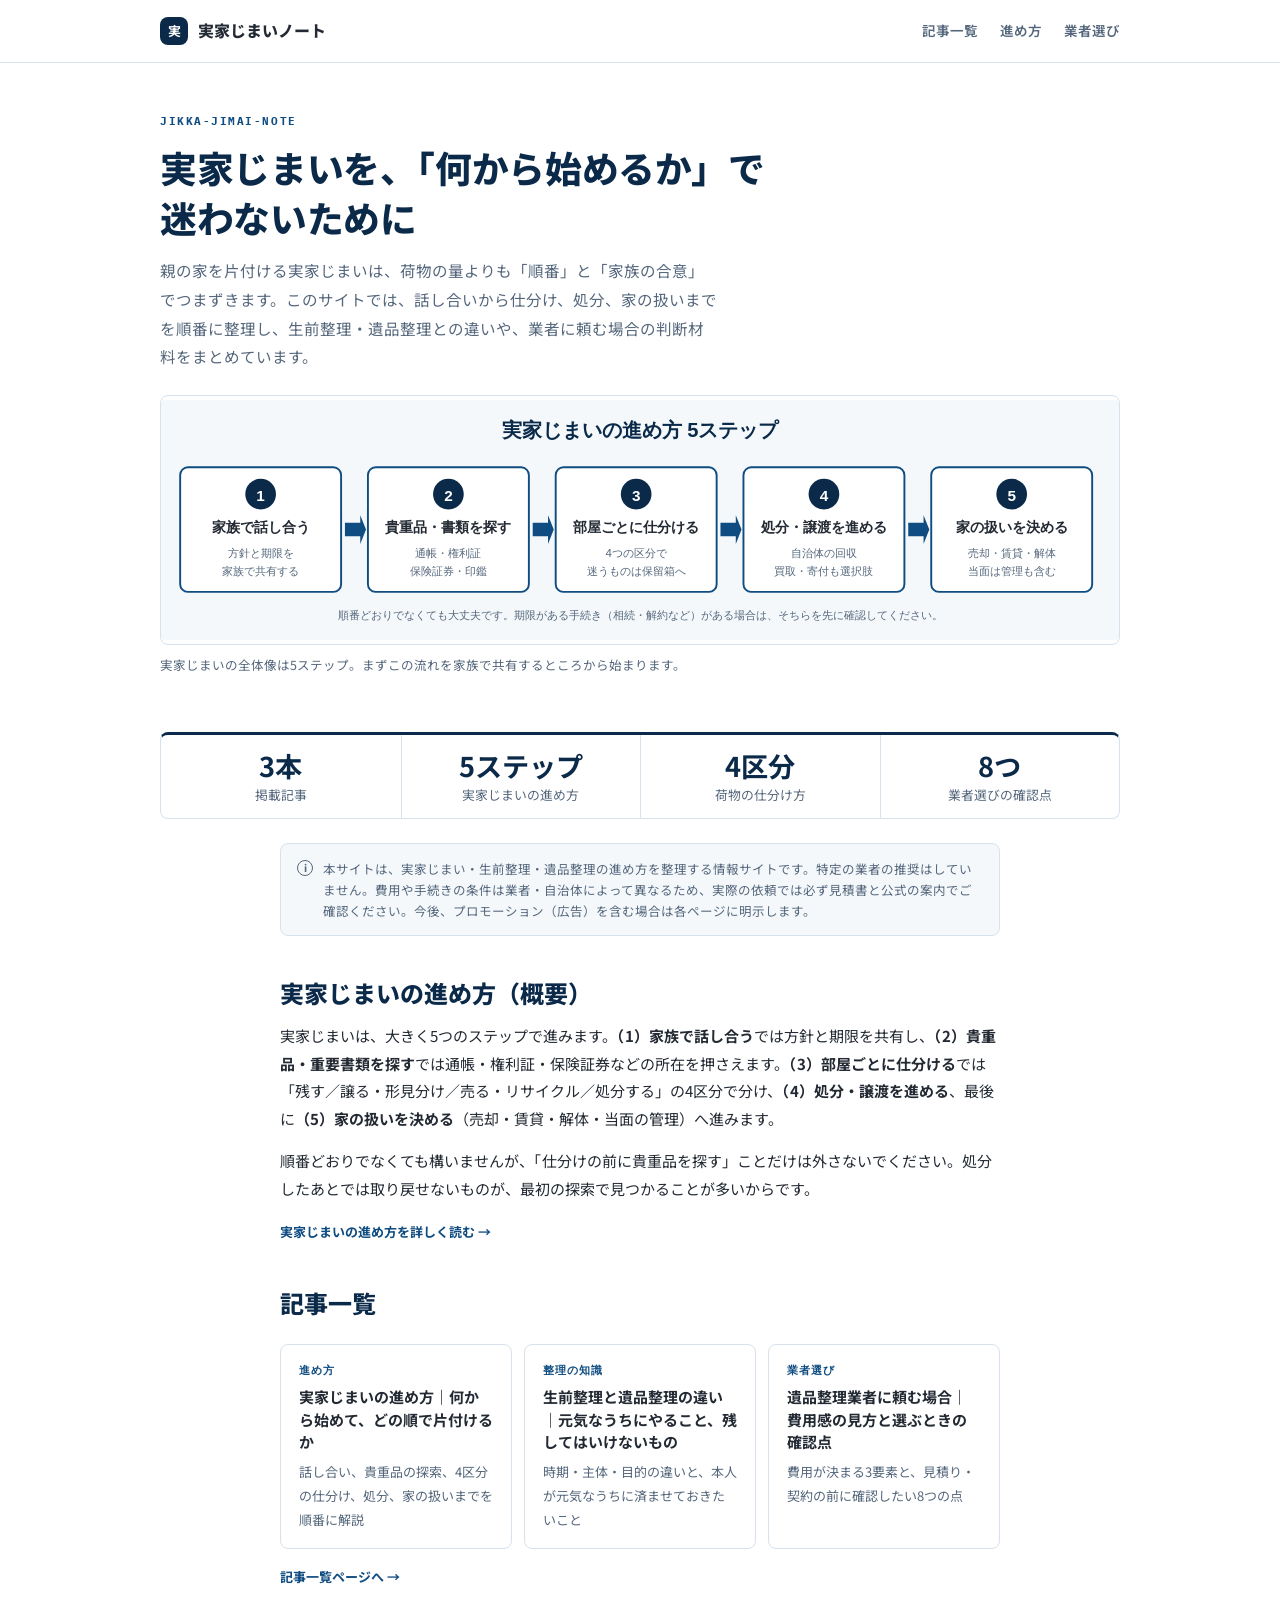
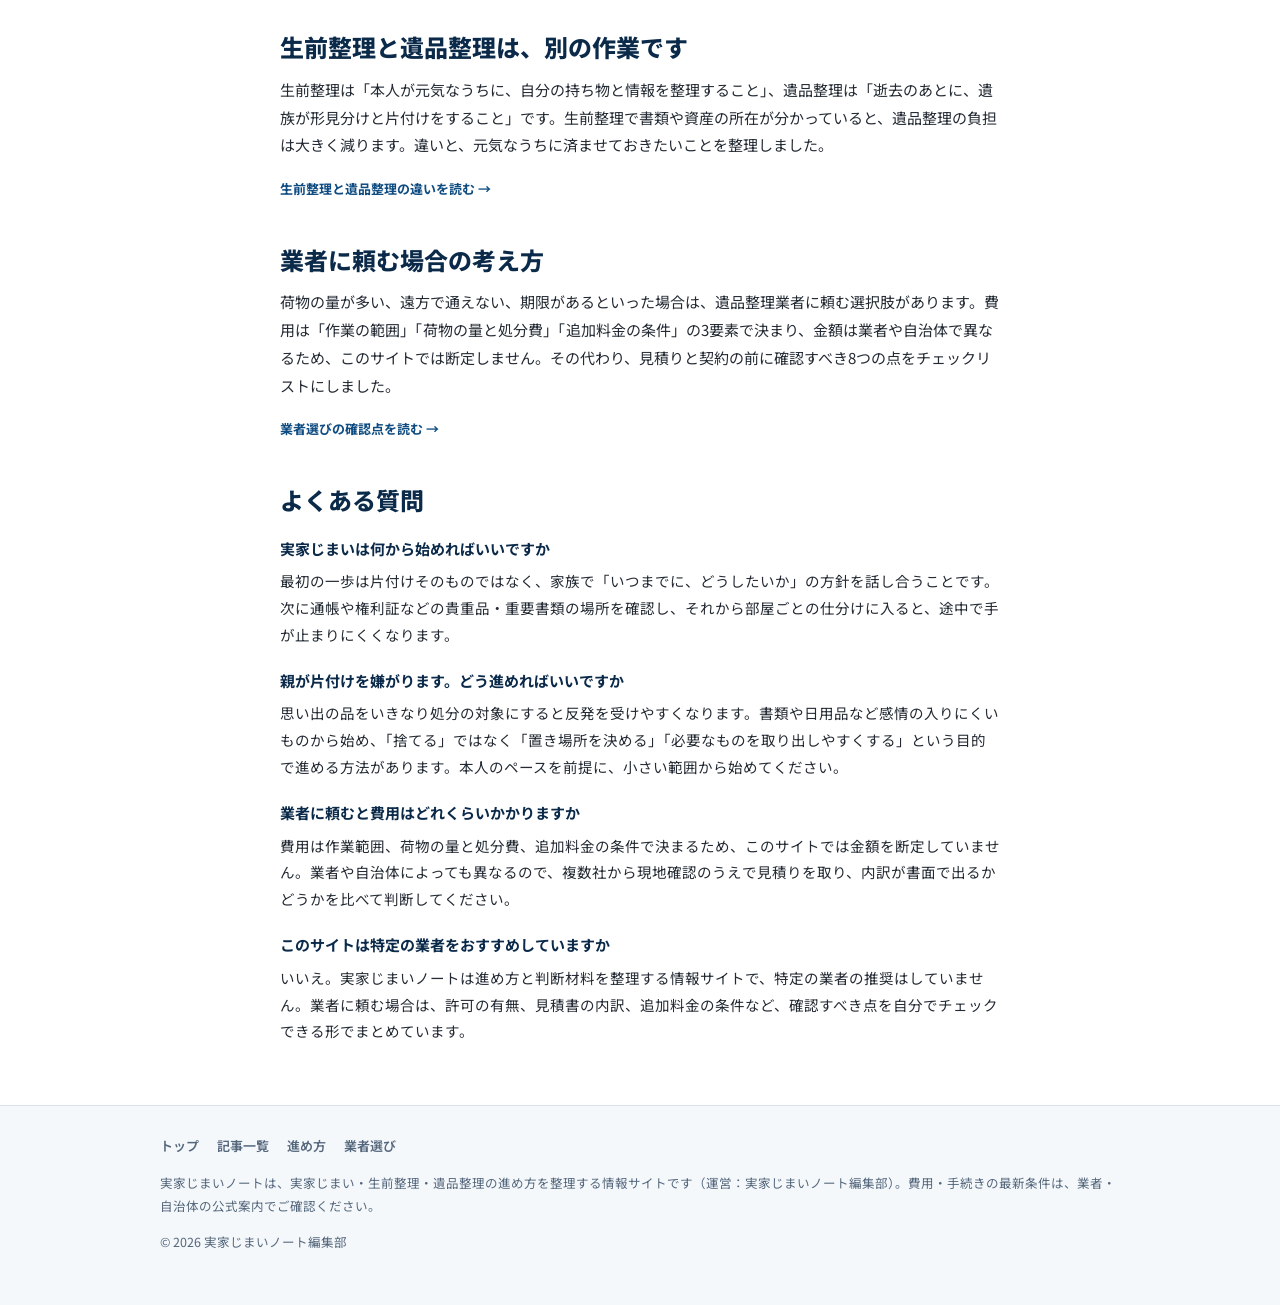
==== index.html @ 54587ac1 "実家じまいノート 初期公開（トップ＋記事3本＋図解4点）" ====
<!doctype html>
<html lang="ja">
<head>
<meta charset="utf-8">
<meta name="viewport" content="width=device-width, initial-scale=1">
<script>document.documentElement.classList.add('js');</script>
<title>実家じまいノート | 実家じまい・生前整理・遺品整理の進め方と業者選び</title>
<meta name="description" content="親の家を片付ける「実家じまい」の進め方を、話し合いから仕分け、処分、家の扱いまで順番に整理。生前整理と遺品整理の違い、業者に頼む場合の費用感の見方と確認点もまとめています。">
<meta name="robots" content="index, follow">
<link rel="canonical" href="https://solederlego8-a11y.github.io/jikka-jimai-note/">
<meta property="og:title" content="実家じまいノート | 実家じまい・生前整理・遺品整理の進め方と業者選び">
<meta property="og:description" content="実家じまいの進め方を順番に整理。生前整理と遺品整理の違い、業者に頼む場合の確認点もまとめています。">
<meta property="og:type" content="website">
<meta property="og:url" content="https://solederlego8-a11y.github.io/jikka-jimai-note/">
<meta property="og:site_name" content="実家じまいノート">
<meta property="og:locale" content="ja_JP">
<meta name="twitter:card" content="summary">
<link rel="preconnect" href="https://fonts.googleapis.com">
<link rel="preconnect" href="https://fonts.gstatic.com" crossorigin>
<link rel="stylesheet" href="https://fonts.googleapis.com/css2?family=Noto+Sans+JP:wght@400;500;700;900&family=IBM+Plex+Mono:wght@400;500;600&display=swap">
<link rel="stylesheet" href="assets/style.css">
<script type="application/ld+json">
{
  "@context": "https://schema.org",
  "@type": "WebSite",
  "name": "実家じまいノート",
  "url": "https://solederlego8-a11y.github.io/jikka-jimai-note/",
  "description": "実家じまい・生前整理・遺品整理の進め方と業者選びを整理する情報サイト。",
  "inLanguage": "ja",
  "publisher": {
    "@type": "Organization",
    "name": "実家じまいノート編集部",
    "url": "https://solederlego8-a11y.github.io/jikka-jimai-note/"
  }
}
</script>
<script type="application/ld+json">
{"@context": "https://schema.org", "@type": "FAQPage", "mainEntity": [{"@type": "Question", "name": "実家じまいは何から始めればいいですか", "acceptedAnswer": {"@type": "Answer", "text": "最初の一歩は片付けそのものではなく、家族で「いつまでに、どうしたいか」の方針を話し合うことです。次に通帳や権利証などの貴重品・重要書類の場所を確認し、それから部屋ごとの仕分けに入ると、途中で手が止まりにくくなります。詳しい順番は「実家じまいの進め方」の記事で整理しています。"}}, {"@type": "Question", "name": "親が片付けを嫌がります。どう進めればいいですか", "acceptedAnswer": {"@type": "Answer", "text": "思い出の品をいきなり処分の対象にすると反発を受けやすくなります。まずは書類や日用品など感情の入りにくいものから始め、「捨てる」ではなく「置き場所を決める」「必要なものを取り出しやすくする」という目的で声をかける方法があります。本人のペースを前提に、小さい範囲から始めてください。"}}, {"@type": "Question", "name": "業者に頼むと費用はどれくらいかかりますか", "acceptedAnswer": {"@type": "Answer", "text": "費用は作業範囲、荷物の量と処分費、追加料金の条件で決まるため、このサイトでは金額を断定していません。業者や自治体によっても異なるので、複数社から現地確認のうえで見積りを取り、内訳が書面で出るかどうかを比べて判断してください。見方は「遺品整理業者に頼む場合」の記事で整理しています。"}}, {"@type": "Question", "name": "このサイトは特定の業者をおすすめしていますか", "acceptedAnswer": {"@type": "Answer", "text": "いいえ。実家じまいノートは進め方と判断材料を整理する情報サイトで、特定の業者の推奨はしていません。業者に頼む場合は、許可の有無、見積書の内訳、追加料金の条件など、確認すべき点を自分でチェックできる形でまとめています。"}}]}
</script>
</head>
<body>
<header class="site-header">
  <div class="bar">
    <a class="brand" href="index.html"><span class="mark">実</span>実家じまいノート</a>
    <nav class="mainnav">
      <a href="blog.html">記事一覧</a>
      <a href="articles/jikka-jimai-susumekata.html">進め方</a>
      <a href="articles/ihin-seiri-gyosha-erabikata.html">業者選び</a>
    </nav>
  </div>
</header>

<main>
  <div class="wrap-wide">
    <div class="hero fade">
      <p class="eyebrow">jikka-jimai-note</p>
      <h1>実家じまいを、「何から始めるか」で<br>迷わないために</h1>
      <p class="lede">親の家を片付ける実家じまいは、荷物の量よりも「順番」と「家族の合意」でつまずきます。このサイトでは、話し合いから仕分け、処分、家の扱いまでを順番に整理し、生前整理・遺品整理との違いや、業者に頼む場合の判断材料をまとめています。</p>
      <figure class="fig">
        <img src="assets/steps.svg" alt="実家じまいの進め方5ステップの図解" width="1000" height="250">
        <figcaption>実家じまいの全体像は5ステップ。まずこの流れを家族で共有するところから始まります。</figcaption>
      </figure>
    </div>
  </div>

  <div class="band fade">
    <div class="band-in">
      <div class="band-item"><b>3本</b><span>掲載記事</span></div>
      <div class="band-item"><b>5ステップ</b><span>実家じまいの進め方</span></div>
      <div class="band-item"><b>4区分</b><span>荷物の仕分け方</span></div>
      <div class="band-item"><b>8つ</b><span>業者選びの確認点</span></div>
    </div>
  </div>

  <div class="wrap">
    <div class="disclosure fade">
      <span class="dot">i</span>
      <span>本サイトは、実家じまい・生前整理・遺品整理の進め方を整理する情報サイトです。特定の業者の推奨はしていません。費用や手続きの条件は業者・自治体によって異なるため、実際の依頼では必ず見積書と公式の案内でご確認ください。今後、プロモーション（広告）を含む場合は各ページに明示します。</span>
    </div>

    <section class="blk fade">
      <h2>実家じまいの進め方（概要）</h2>
      <p>実家じまいは、大きく5つのステップで進みます。<strong>（1）家族で話し合う</strong>では方針と期限を共有し、<strong>（2）貴重品・重要書類を探す</strong>では通帳・権利証・保険証券などの所在を押さえます。<strong>（3）部屋ごとに仕分ける</strong>では「残す／譲る・形見分け／売る・リサイクル／処分する」の4区分で分け、<strong>（4）処分・譲渡を進める</strong>、最後に<strong>（5）家の扱いを決める</strong>（売却・賃貸・解体・当面の管理）へ進みます。</p>
      <p>順番どおりでなくても構いませんが、「仕分けの前に貴重品を探す」ことだけは外さないでください。処分したあとでは取り戻せないものが、最初の探索で見つかることが多いからです。</p>
      <a class="readmore" href="articles/jikka-jimai-susumekata.html">実家じまいの進め方を詳しく読む →</a>
    </section>

    <section class="blk fade">
      <h2>記事一覧</h2>
      <div class="catgrid">
        <a class="card" href="articles/jikka-jimai-susumekata.html">
          <span class="cat">進め方</span>
          <span class="t">実家じまいの進め方｜何から始めて、どの順で片付けるか</span>
          <span class="d">話し合い、貴重品の探索、4区分の仕分け、処分、家の扱いまでを順番に解説</span>
        </a>
        <a class="card" href="articles/seizen-seiri-to-ihin-seiri.html">
          <span class="cat">整理の知識</span>
          <span class="t">生前整理と遺品整理の違い｜元気なうちにやること、残してはいけないもの</span>
          <span class="d">時期・主体・目的の違いと、本人が元気なうちに済ませておきたいこと</span>
        </a>
        <a class="card" href="articles/ihin-seiri-gyosha-erabikata.html">
          <span class="cat">業者選び</span>
          <span class="t">遺品整理業者に頼む場合｜費用感の見方と選ぶときの確認点</span>
          <span class="d">費用が決まる3要素と、見積り・契約の前に確認したい8つの点</span>
        </a>
      </div>
      <a class="readmore" href="blog.html">記事一覧ページへ →</a>
    </section>

    <section class="blk fade">
      <h2>生前整理と遺品整理は、別の作業です</h2>
      <p>生前整理は「本人が元気なうちに、自分の持ち物と情報を整理すること」、遺品整理は「逝去のあとに、遺族が形見分けと片付けをすること」です。生前整理で書類や資産の所在が分かっていると、遺品整理の負担は大きく減ります。違いと、元気なうちに済ませておきたいことを整理しました。</p>
      <a class="readmore" href="articles/seizen-seiri-to-ihin-seiri.html">生前整理と遺品整理の違いを読む →</a>
    </section>

    <section class="blk fade">
      <h2>業者に頼む場合の考え方</h2>
      <p>荷物の量が多い、遠方で通えない、期限があるといった場合は、遺品整理業者に頼む選択肢があります。費用は「作業の範囲」「荷物の量と処分費」「追加料金の条件」の3要素で決まり、金額は業者や自治体で異なるため、このサイトでは断定しません。その代わり、見積りと契約の前に確認すべき8つの点をチェックリストにしました。</p>
      <a class="readmore" href="articles/ihin-seiri-gyosha-erabikata.html">業者選びの確認点を読む →</a>
    </section>

    <section class="blk fade">
      <h2>よくある質問</h2>
      <dl class="faq">
        <dt>実家じまいは何から始めればいいですか</dt>
        <dd>最初の一歩は片付けそのものではなく、家族で「いつまでに、どうしたいか」の方針を話し合うことです。次に通帳や権利証などの貴重品・重要書類の場所を確認し、それから部屋ごとの仕分けに入ると、途中で手が止まりにくくなります。</dd>
        <dt>親が片付けを嫌がります。どう進めればいいですか</dt>
        <dd>思い出の品をいきなり処分の対象にすると反発を受けやすくなります。書類や日用品など感情の入りにくいものから始め、「捨てる」ではなく「置き場所を決める」「必要なものを取り出しやすくする」という目的で進める方法があります。本人のペースを前提に、小さい範囲から始めてください。</dd>
        <dt>業者に頼むと費用はどれくらいかかりますか</dt>
        <dd>費用は作業範囲、荷物の量と処分費、追加料金の条件で決まるため、このサイトでは金額を断定していません。業者や自治体によっても異なるので、複数社から現地確認のうえで見積りを取り、内訳が書面で出るかどうかを比べて判断してください。</dd>
        <dt>このサイトは特定の業者をおすすめしていますか</dt>
        <dd>いいえ。実家じまいノートは進め方と判断材料を整理する情報サイトで、特定の業者の推奨はしていません。業者に頼む場合は、許可の有無、見積書の内訳、追加料金の条件など、確認すべき点を自分でチェックできる形でまとめています。</dd>
      </dl>
    </section>
  </div>
</main>

<footer class="site-footer">
  <div class="fin">
    <nav>
      <a href="index.html">トップ</a>
      <a href="blog.html">記事一覧</a>
      <a href="articles/jikka-jimai-susumekata.html">進め方</a>
      <a href="articles/ihin-seiri-gyosha-erabikata.html">業者選び</a>
    </nav>
    <p>実家じまいノートは、実家じまい・生前整理・遺品整理の進め方を整理する情報サイトです（運営：実家じまいノート編集部）。費用・手続きの最新条件は、業者・自治体の公式案内でご確認ください。</p>
    <p>© 2026 実家じまいノート編集部</p>
  </div>
</footer>

<script>
(function(){
  var els=document.querySelectorAll('.fade');
  if(!('IntersectionObserver' in window)){els.forEach(function(e){e.classList.add('in')});return;}
  var io=new IntersectionObserver(function(es){es.forEach(function(en){if(en.isIntersecting){en.target.classList.add('in');io.unobserve(en.target);}});},{threshold:0.08});
  els.forEach(function(e){io.observe(e);});
  setTimeout(function(){els.forEach(function(e){e.classList.add('in')});},2500);
})();
</script>
</body>
</html>
---- assets/style.css ----
:root{
  --bg:#FFFFFF;
  --bg-alt:#F4F8FB;
  --surface:#FFFFFF;
  --hairline:#D8E2EC;
  --ink:#232A33;
  --ink-muted:#55677C;
  --navy:#0B2A4A;
  --blue:#0F4C81;
  --blue-hover:#0B3A63;
  --blue-tint:rgba(15,76,129,0.08);
  --accent:#3D7A5C;
  --radius:8px;
}
*{box-sizing:border-box;}
html{scroll-behavior:smooth;}
body{
  margin:0;
  background:var(--bg);
  color:var(--ink);
  font-family:"Noto Sans JP","Hiragino Sans","Yu Gothic UI",sans-serif;
  line-height:1.85;
  -webkit-font-smoothing:antialiased;
}
.mono{font-family:"IBM Plex Mono",ui-monospace,Consolas,monospace;}
a{color:var(--blue);}
a:hover{color:var(--blue-hover);}
img{max-width:100%;display:block;}
:focus-visible{outline:2px solid var(--blue);outline-offset:2px;}

.wrap{max-width:760px;margin:0 auto;padding:0 20px;}
.wrap-wide{max-width:1000px;margin:0 auto;padding:0 20px;}

header.site-header{
  border-bottom:1px solid var(--hairline);
  background:var(--surface);
  position:sticky;top:0;z-index:10;
}
header.site-header .bar{
  max-width:1000px;margin:0 auto;padding:16px 20px;
  display:flex;align-items:center;justify-content:space-between;gap:16px;
}
.brand{
  display:flex;align-items:center;gap:10px;
  font-weight:800;font-size:16px;color:var(--ink);text-decoration:none;
}
.brand .mark{
  width:28px;height:28px;border-radius:var(--radius);background:var(--navy);
  color:#fff;display:flex;align-items:center;justify-content:center;
  font-weight:700;font-size:13px;
}
nav.mainnav{display:flex;gap:22px;font-size:13.5px;}
nav.mainnav a{color:var(--ink-muted);text-decoration:none;font-weight:600;}
nav.mainnav a:hover{color:var(--blue);}

.disclosure{
  display:flex;gap:10px;align-items:flex-start;
  background:var(--bg-alt);border:1px solid var(--hairline);border-radius:var(--radius);
  padding:14px 16px;font-size:12.5px;line-height:1.7;color:var(--ink-muted);
  margin:0 0 28px;
}
.disclosure .dot{
  flex:0 0 auto;width:16px;height:16px;border-radius:50%;
  border:1.5px solid var(--ink-muted);display:flex;align-items:center;justify-content:center;
  font-size:10px;font-weight:800;margin-top:2px;
}

.hero{padding:48px 0 8px;}
.hero-grid{display:grid;grid-template-columns:1fr;gap:8px;}
.eyebrow{
  font-family:"IBM Plex Mono",monospace;font-size:11px;font-weight:700;
  letter-spacing:.14em;text-transform:uppercase;color:var(--blue);margin:0 0 12px;
}
h1{font-size:clamp(1.65rem,4.2vw,2.3rem);line-height:1.35;font-weight:800;margin:0 0 14px;letter-spacing:-.01em;color:var(--navy);}
h2{font-size:clamp(1.22rem,2.8vw,1.5rem);line-height:1.4;font-weight:800;color:var(--navy);}
.lede{color:var(--ink-muted);font-size:15.5px;max-width:62ch;margin:0 0 8px;}
.artmeta{
  font-family:"IBM Plex Mono",monospace;font-size:12px;color:var(--ink-muted);
  margin:0 0 4px;display:flex;flex-wrap:wrap;gap:14px;align-items:center;
}
.artmeta time{white-space:nowrap;}
.artmeta .sep{color:var(--hairline);}

figure.fig{margin:24px 0;}
figure.fig img{border:1px solid var(--hairline);border-radius:var(--radius);background:#fff;}
figure.fig figcaption{font-size:12.5px;color:var(--ink-muted);margin-top:8px;}

/* 数字の帯 */
.band{max-width:1000px;margin:24px auto;padding:0 20px;}
.band-in{display:flex;flex-wrap:wrap;background:#fff;border:1px solid var(--hairline);border-top:3px solid var(--navy);border-radius:var(--radius);overflow:hidden;}
.band-item{flex:1 1 140px;padding:14px 16px;text-align:center;}
.band-item+.band-item{border-left:1px solid var(--hairline);}
.band-item b{display:block;font-size:clamp(1.3rem,3vw,1.7rem);color:var(--navy);line-height:1.2;font-weight:700;}
.band-item span{display:block;margin-top:4px;font-size:.8rem;color:var(--ink-muted);line-height:1.4;}

section.blk{margin:40px 0 8px;}
section.blk>h2{margin:0 0 12px;}
section.blk p{font-size:15px;margin:0 0 14px;}

.catgrid{
  display:grid;grid-template-columns:repeat(auto-fill,minmax(210px,1fr));
  gap:12px;margin:24px 0 12px;
}
.catgrid a.card{
  display:flex;flex-direction:column;gap:6px;
  background:var(--surface);border:1px solid var(--hairline);border-radius:var(--radius);
  padding:16px 18px;text-decoration:none;color:var(--ink);
  transition:border-color .15s ease;
}
.catgrid a.card:hover{border-color:var(--blue);}
.catgrid .cat{font-family:"IBM Plex Mono",monospace;font-size:10.5px;font-weight:700;letter-spacing:.1em;text-transform:uppercase;color:var(--blue);}
.catgrid .t{font-size:15px;font-weight:700;line-height:1.5;}
.catgrid .d{font-size:13px;color:var(--ink-muted);}

.postlist{list-style:none;margin:8px 0 32px;padding:0;}
.postlist .post{padding:18px 0;border-bottom:1px solid var(--hairline);}
.postlist .post:first-child{border-top:1px solid var(--hairline);}
.post-meta{
  display:flex;align-items:center;gap:12px;margin:0 0 6px;
  font-family:"IBM Plex Mono",monospace;font-size:11.5px;color:var(--ink-muted);
}
.post-cat{
  font-weight:700;letter-spacing:.1em;text-transform:uppercase;color:var(--blue);
  background:var(--blue-tint);padding:2px 8px;border-radius:999px;font-size:10.5px;
}
.post-title{display:block;font-size:16px;font-weight:700;color:var(--ink);text-decoration:none;line-height:1.5;}
.post-title:hover{color:var(--blue);}
.post-desc{margin:6px 0 0;font-size:13.5px;color:var(--ink-muted);line-height:1.7;}

article.prose{font-size:15.5px;}
article.prose h2{font-size:1.15rem;font-weight:800;margin:32px 0 12px;}
article.prose h3{font-size:1rem;font-weight:700;margin:22px 0 8px;}
article.prose p{margin:0 0 16px;}
article.prose ul,article.prose ol{margin:0 0 16px;padding-left:1.3em;}
article.prose li{margin:0 0 8px;}

table.cmp{
  width:100%;border-collapse:collapse;margin:8px 0 22px;font-size:13.5px;
  border:1px solid var(--hairline);border-radius:var(--radius);overflow:hidden;
}
table.cmp caption{
  text-align:left;font-size:11px;font-weight:700;letter-spacing:.08em;text-transform:uppercase;
  color:var(--ink-muted);padding:10px 12px;background:var(--bg-alt);caption-side:top;
}
table.cmp td{padding:10px 12px;border-top:1px solid var(--hairline);vertical-align:top;}
table.cmp td:first-child{color:var(--ink-muted);width:30%;}
table.cmp td.val{font-weight:700;}
table.cmp td.note{color:var(--ink-muted);font-size:12px;}
.tablewrap{overflow-x:auto;margin:8px 0 22px;}
table.grid{width:100%;border-collapse:collapse;font-size:13.5px;min-width:520px;border:1px solid var(--hairline);}
table.grid th,table.grid td{padding:9px 12px;border:1px solid var(--hairline);text-align:left;vertical-align:top;}
table.grid thead th{background:var(--bg-alt);font-weight:700;font-size:12.5px;}

.checklist{
  background:var(--bg-alt);border:1px solid var(--hairline);border-radius:var(--radius);
  padding:16px 18px;margin:8px 0 22px;
}
.checklist p.ct{font-size:12px;font-weight:800;letter-spacing:.05em;margin:0 0 10px;}
.checklist ul{margin:0;padding:0;list-style:none;}
.checklist li{display:flex;gap:8px;align-items:flex-start;font-size:13.5px;margin:0 0 8px;color:var(--ink-muted);}
.checklist li::before{content:"";flex:0 0 auto;width:14px;height:14px;margin-top:2px;border-radius:4px;border:1.5px solid var(--accent);}

.cta{
  display:inline-flex;align-items:center;gap:8px;
  background:var(--blue-tint);border:1px dashed var(--blue);color:var(--blue);
  border-radius:var(--radius);padding:10px 16px;font-size:13px;font-weight:700;
  margin:6px 8px 6px 0;text-decoration:none;
}
.readmore{display:inline-flex;align-items:center;gap:4px;font-size:13px;font-weight:700;color:var(--blue);text-decoration:none;margin-top:4px;}

.midcta{
  background:var(--surface);border:1px solid var(--hairline);
  border-left:3px solid var(--blue);border-radius:var(--radius);
  padding:16px 18px;margin:26px 0;
}
.midcta p.mt{font-size:11.5px;font-weight:800;letter-spacing:.05em;color:var(--blue);margin:0 0 7px;}
.midcta p.md{font-size:13.5px;color:var(--ink-muted);margin:0 0 12px;line-height:1.75;}
.midcta .cta{margin:0 8px 0 0;}

.tldr{background:var(--bg-alt);border-left:4px solid var(--blue);border-radius:0 var(--radius) var(--radius) 0;padding:14px 18px;margin:0 0 22px;}
.tldr p{margin:0 0 6px;}
.tldr ul{margin:0;padding-left:1.2em;}

.faq{margin:8px 0 22px;}
.faq dt{font-weight:700;font-size:15px;margin:18px 0 6px;color:var(--navy);}
.faq dd{margin:0;font-size:14.5px;color:var(--ink);}

footer.site-footer{
  margin-top:60px;border-top:1px solid var(--hairline);padding:28px 0 40px;
  color:var(--ink-muted);font-size:12.5px;background:var(--bg-alt);
}
footer.site-footer .fin{max-width:1000px;margin:0 auto;padding:0 20px;}
footer.site-footer nav{display:flex;gap:18px;margin-bottom:10px;font-size:13px;}
footer.site-footer nav a{color:var(--ink-muted);text-decoration:none;font-weight:600;}

/* フェードインのみ（reduced-motion尊重＋JS無効時・2.5秒フォールバックで常時表示） */
@media (prefers-reduced-motion: no-preference){
  html.js .fade{opacity:0;transform:translateY(10px);transition:opacity .6s ease,transform .6s ease;}
  html.js .fade.in{opacity:1;transform:none;}
}
@media (prefers-reduced-motion: reduce){
  .fade{opacity:1!important;transform:none!important;}
}
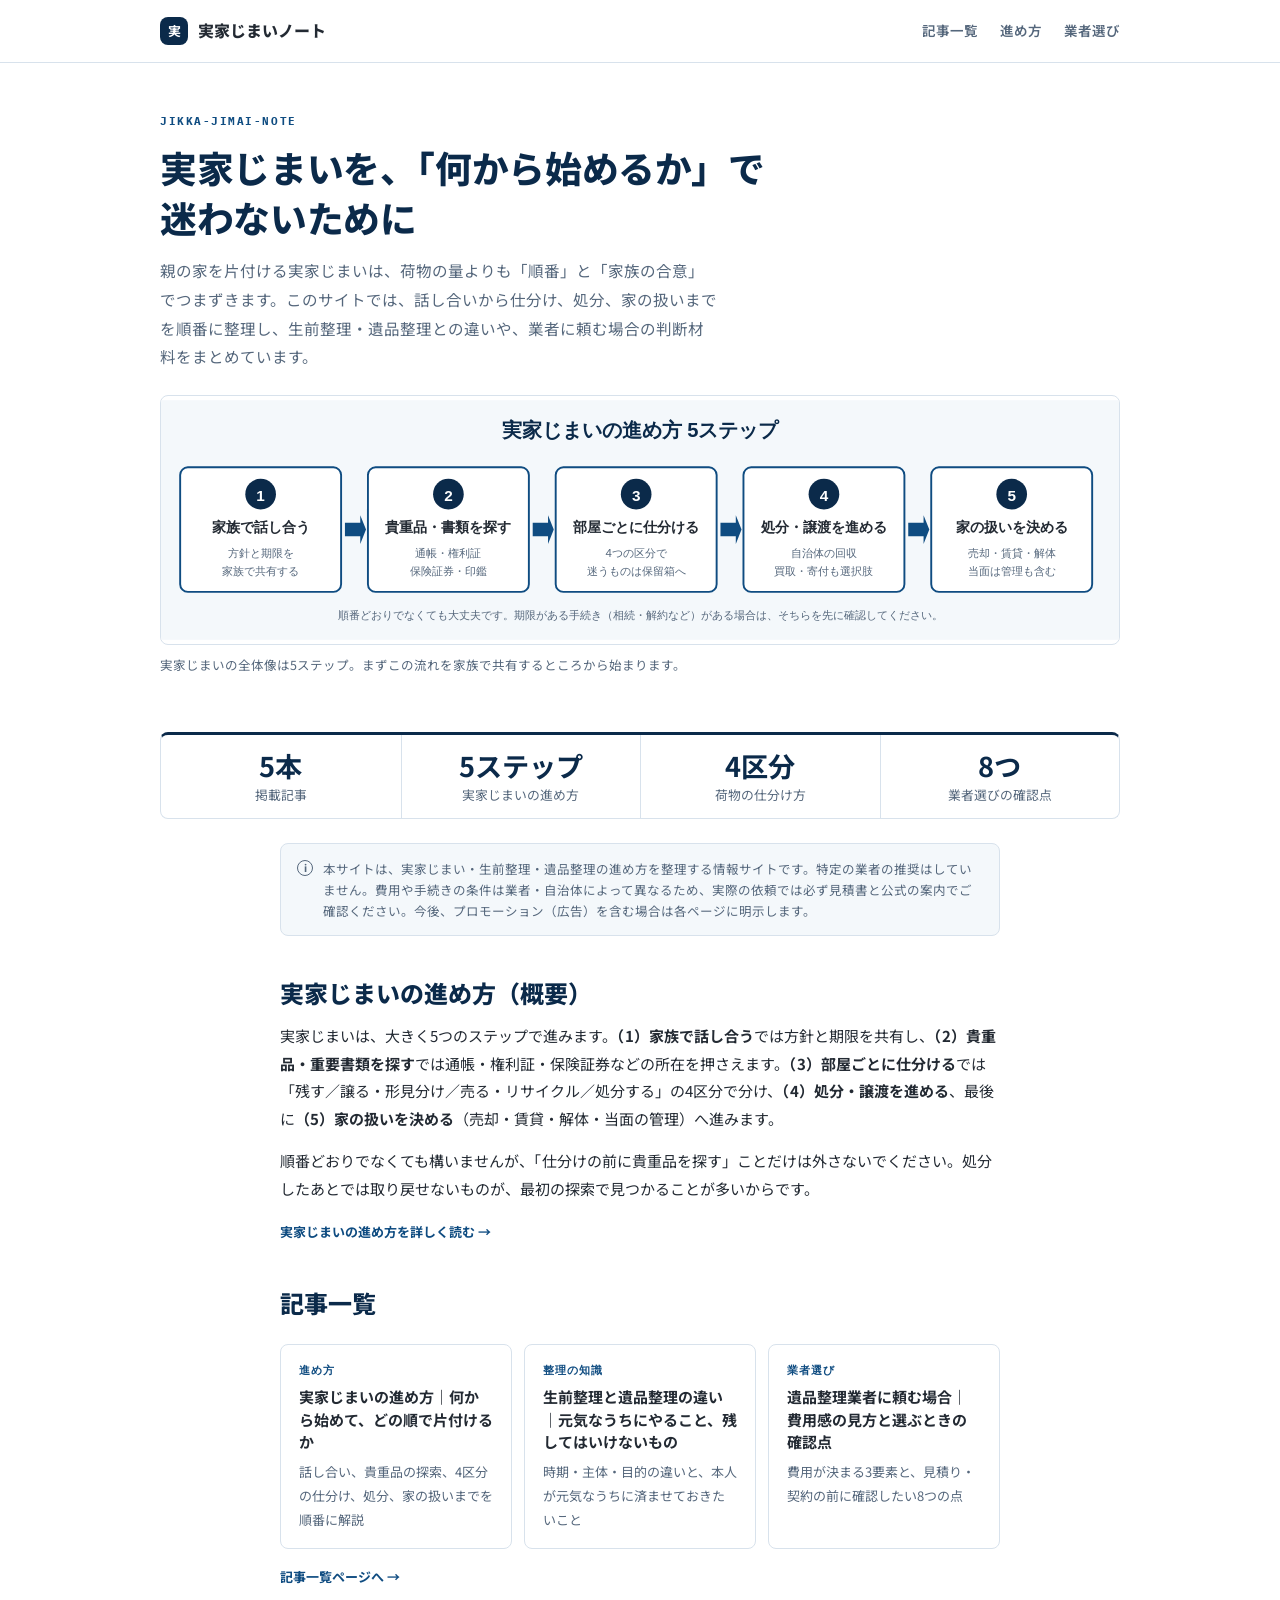
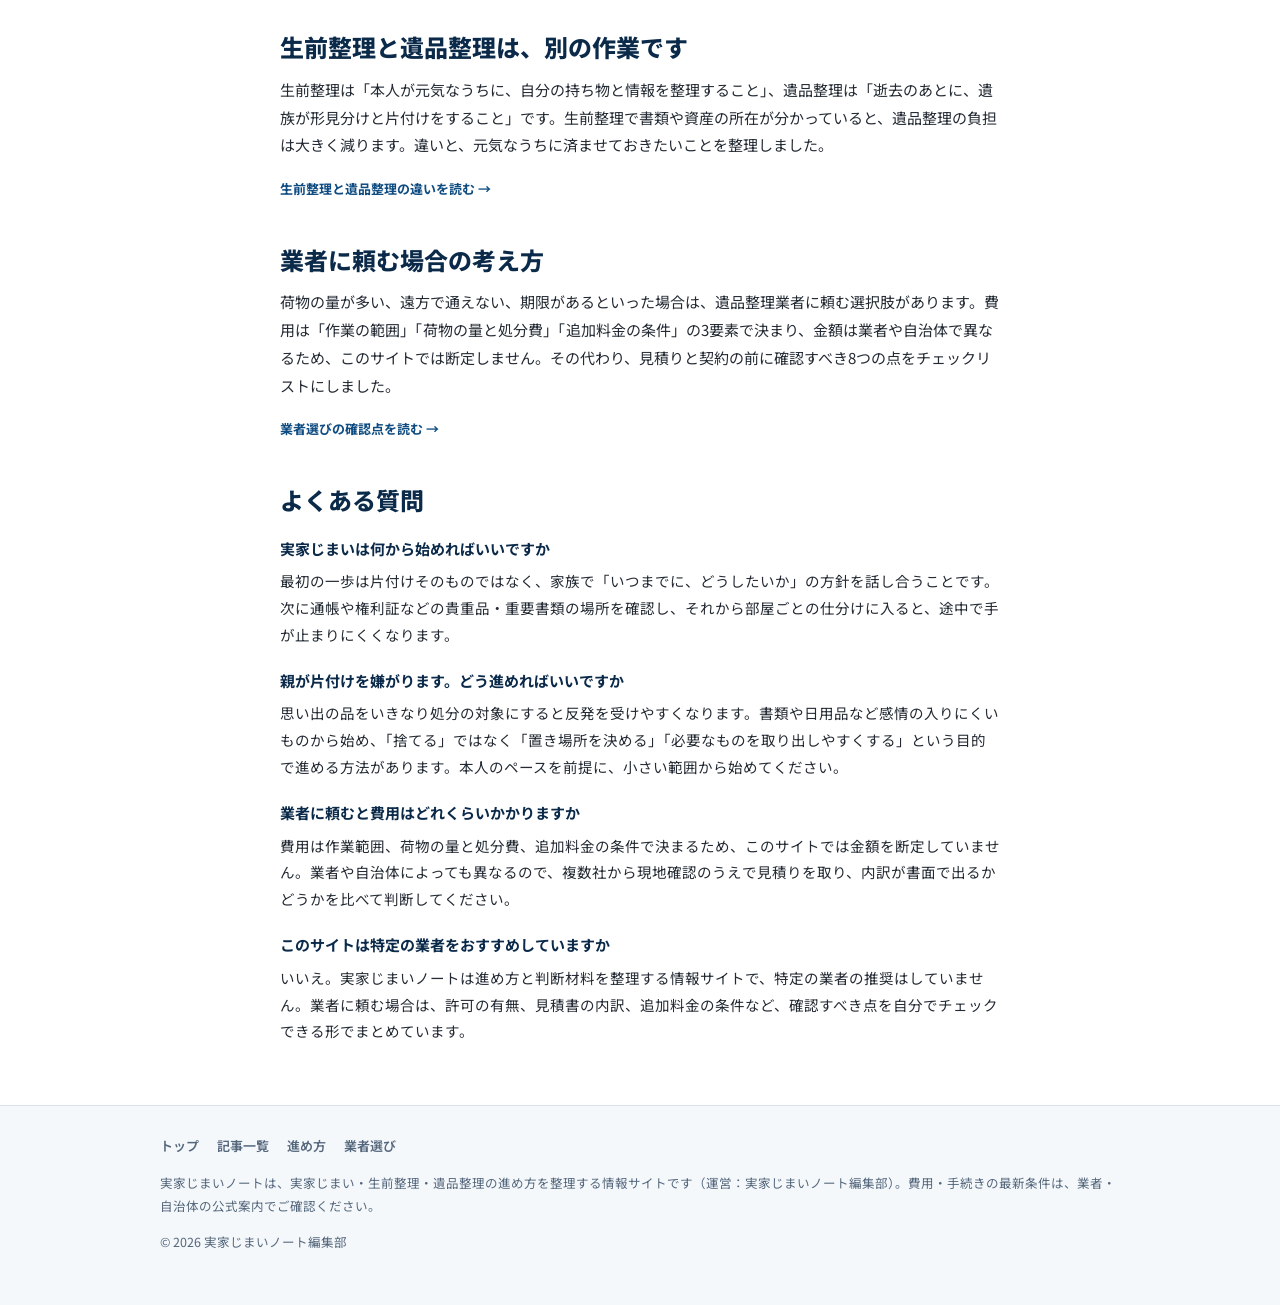
==== commit 348a10c7: "トップの掲載記事数を5本に更新" ====
--- a/index.html
+++ b/index.html
@@ -1,6 +1,14 @@
 <!doctype html>
 <html lang="ja">
 <head>
+<!-- Google tag (gtag.js) -->
+<script async src="https://www.googletagmanager.com/gtag/js?id=G-S2497SSB1M"></script>
+<script>
+window.dataLayer = window.dataLayer || [];
+function gtag(){dataLayer.push(arguments);}
+gtag('js', new Date());
+gtag('config', 'G-S2497SSB1M');
+</script>
 <meta charset="utf-8">
 <meta name="viewport" content="width=device-width, initial-scale=1">
 <script>document.documentElement.classList.add('js');</script>
@@ -65,7 +73,7 @@
 
   <div class="band fade">
     <div class="band-in">
-      <div class="band-item"><b>3本</b><span>掲載記事</span></div>
+      <div class="band-item"><b>5本</b><span>掲載記事</span></div>
       <div class="band-item"><b>5ステップ</b><span>実家じまいの進め方</span></div>
       <div class="band-item"><b>4区分</b><span>荷物の仕分け方</span></div>
       <div class="band-item"><b>8つ</b><span>業者選びの確認点</span></div>
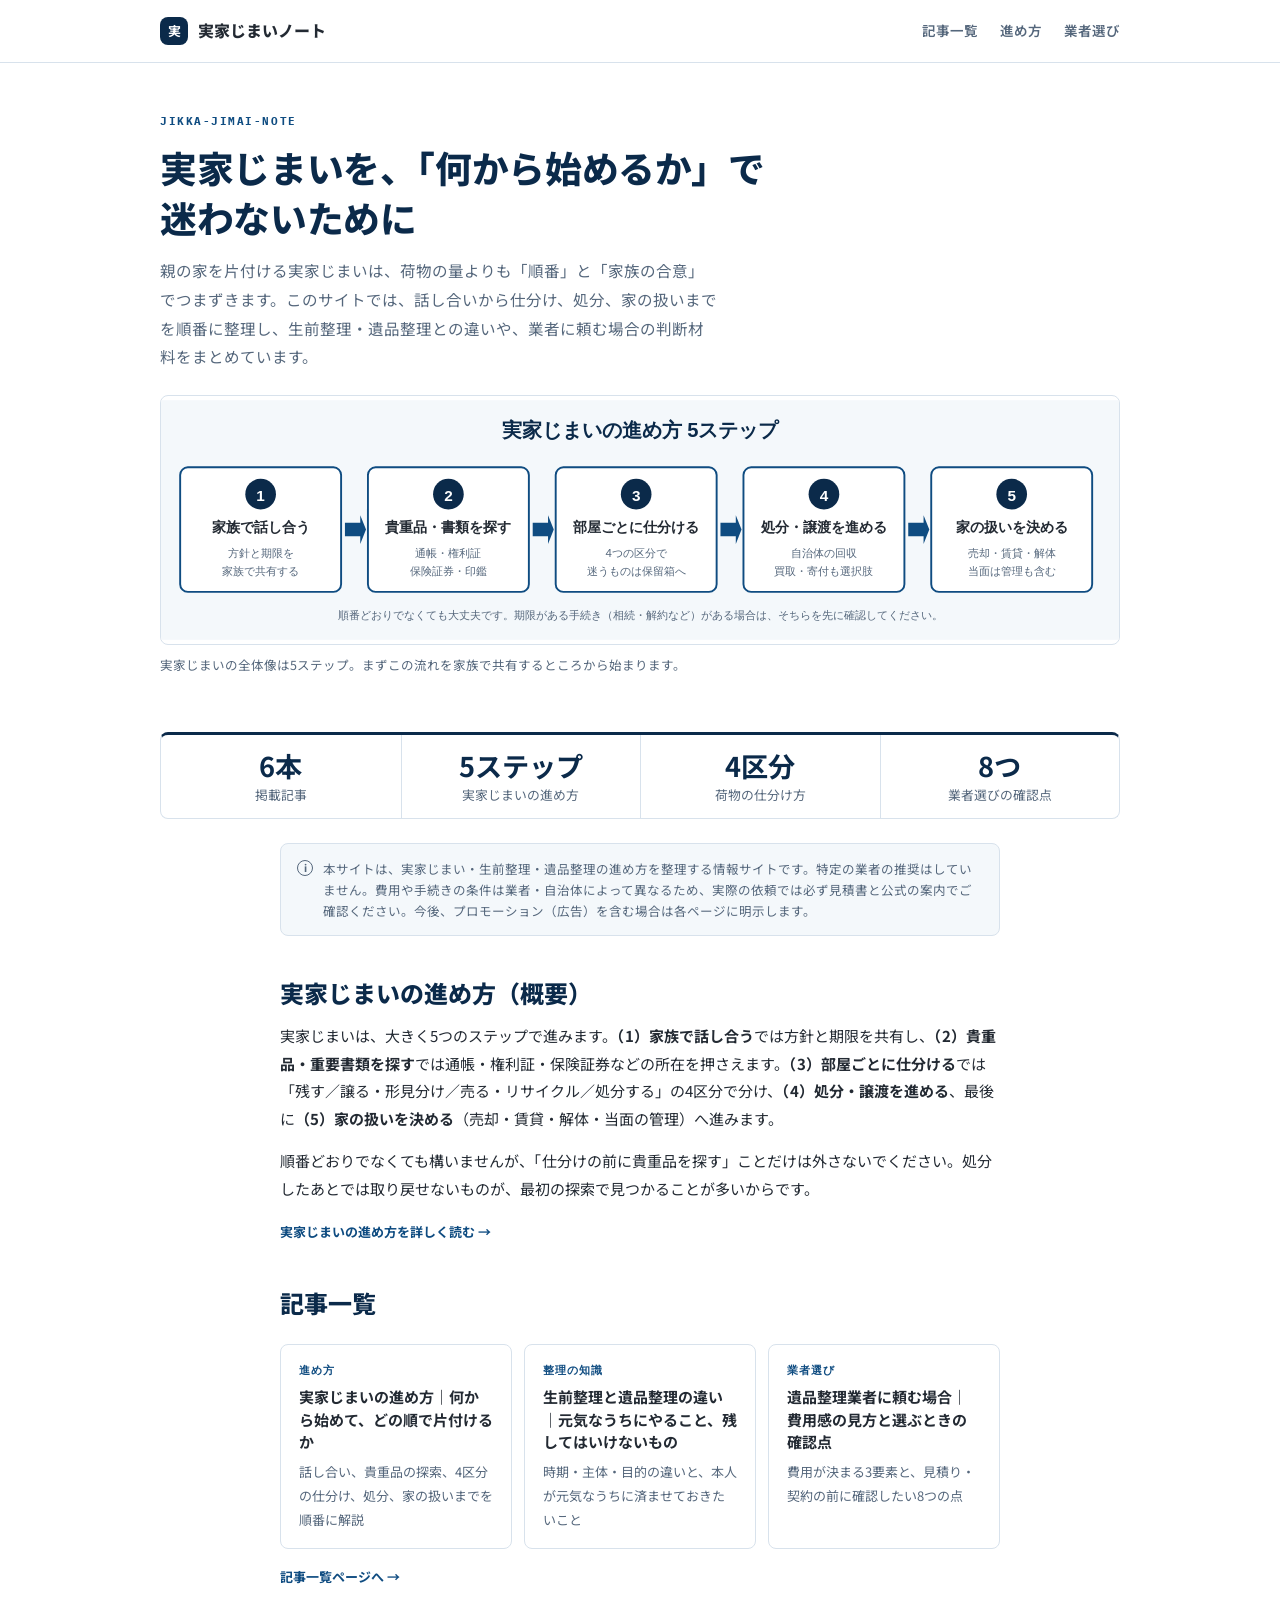
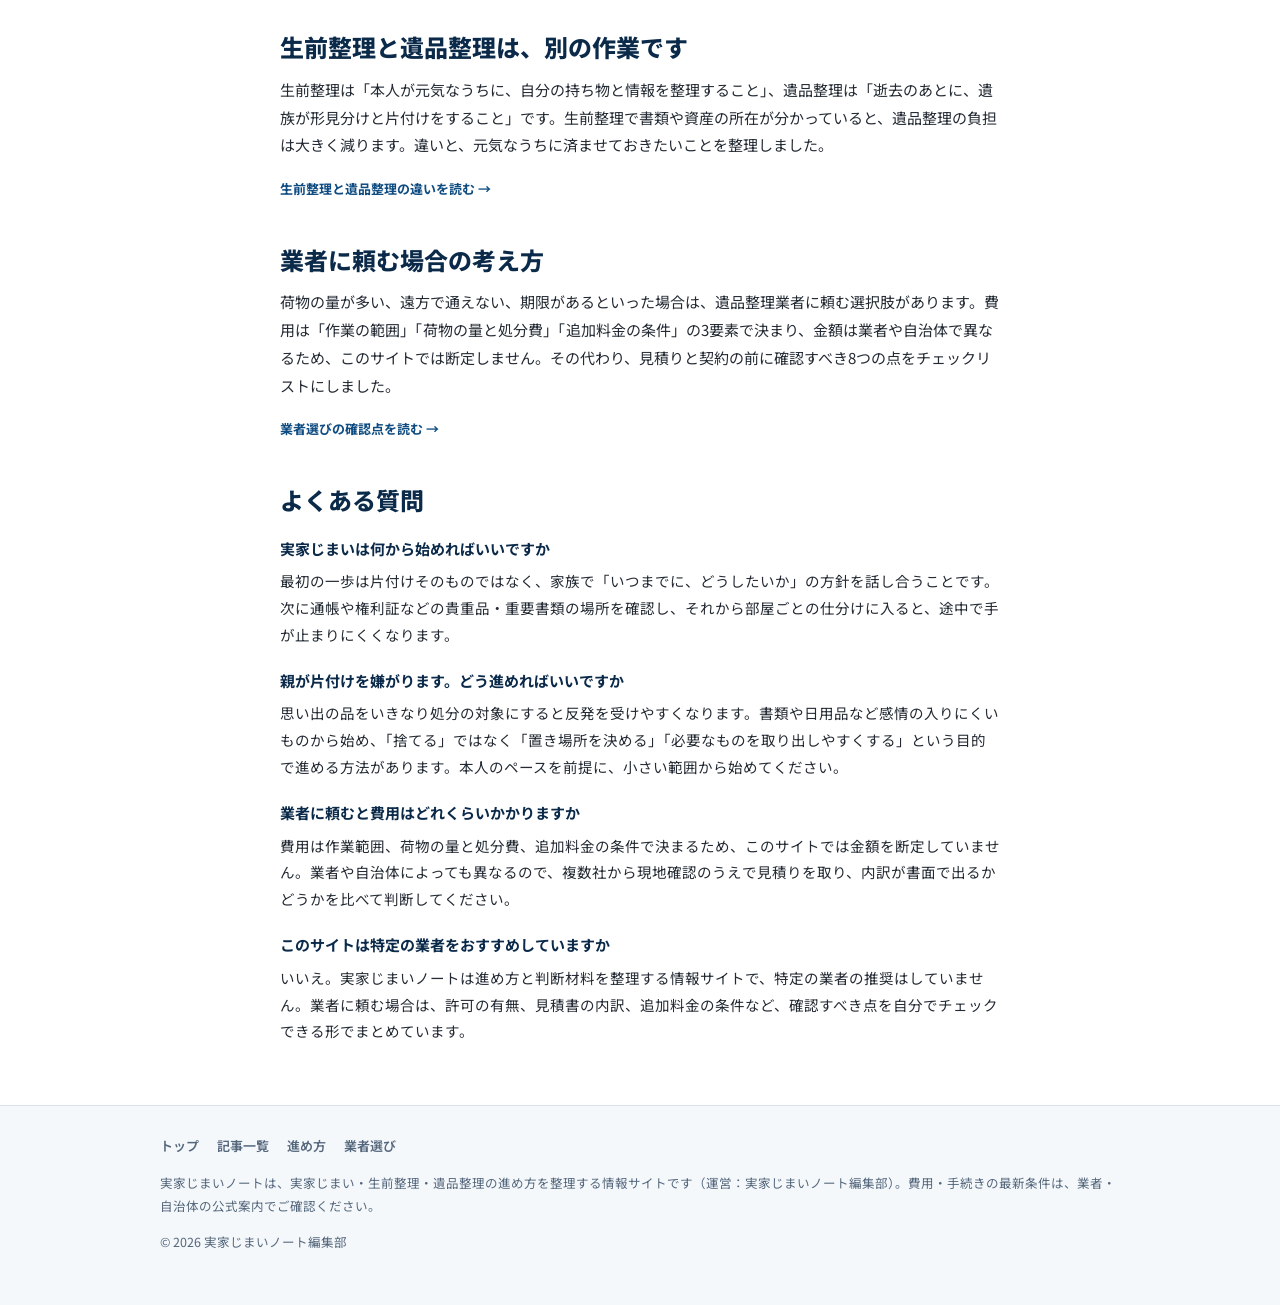
==== commit 8ed9eebd: "ぽいみつの受け皿記事を公開" ====
--- a/index.html
+++ b/index.html
@@ -73,7 +73,7 @@
 
   <div class="band fade">
     <div class="band-in">
-      <div class="band-item"><b>5本</b><span>掲載記事</span></div>
+      <div class="band-item"><b>6本</b><span>掲載記事</span></div>
       <div class="band-item"><b>5ステップ</b><span>実家じまいの進め方</span></div>
       <div class="band-item"><b>4区分</b><span>荷物の仕分け方</span></div>
       <div class="band-item"><b>8つ</b><span>業者選びの確認点</span></div>
